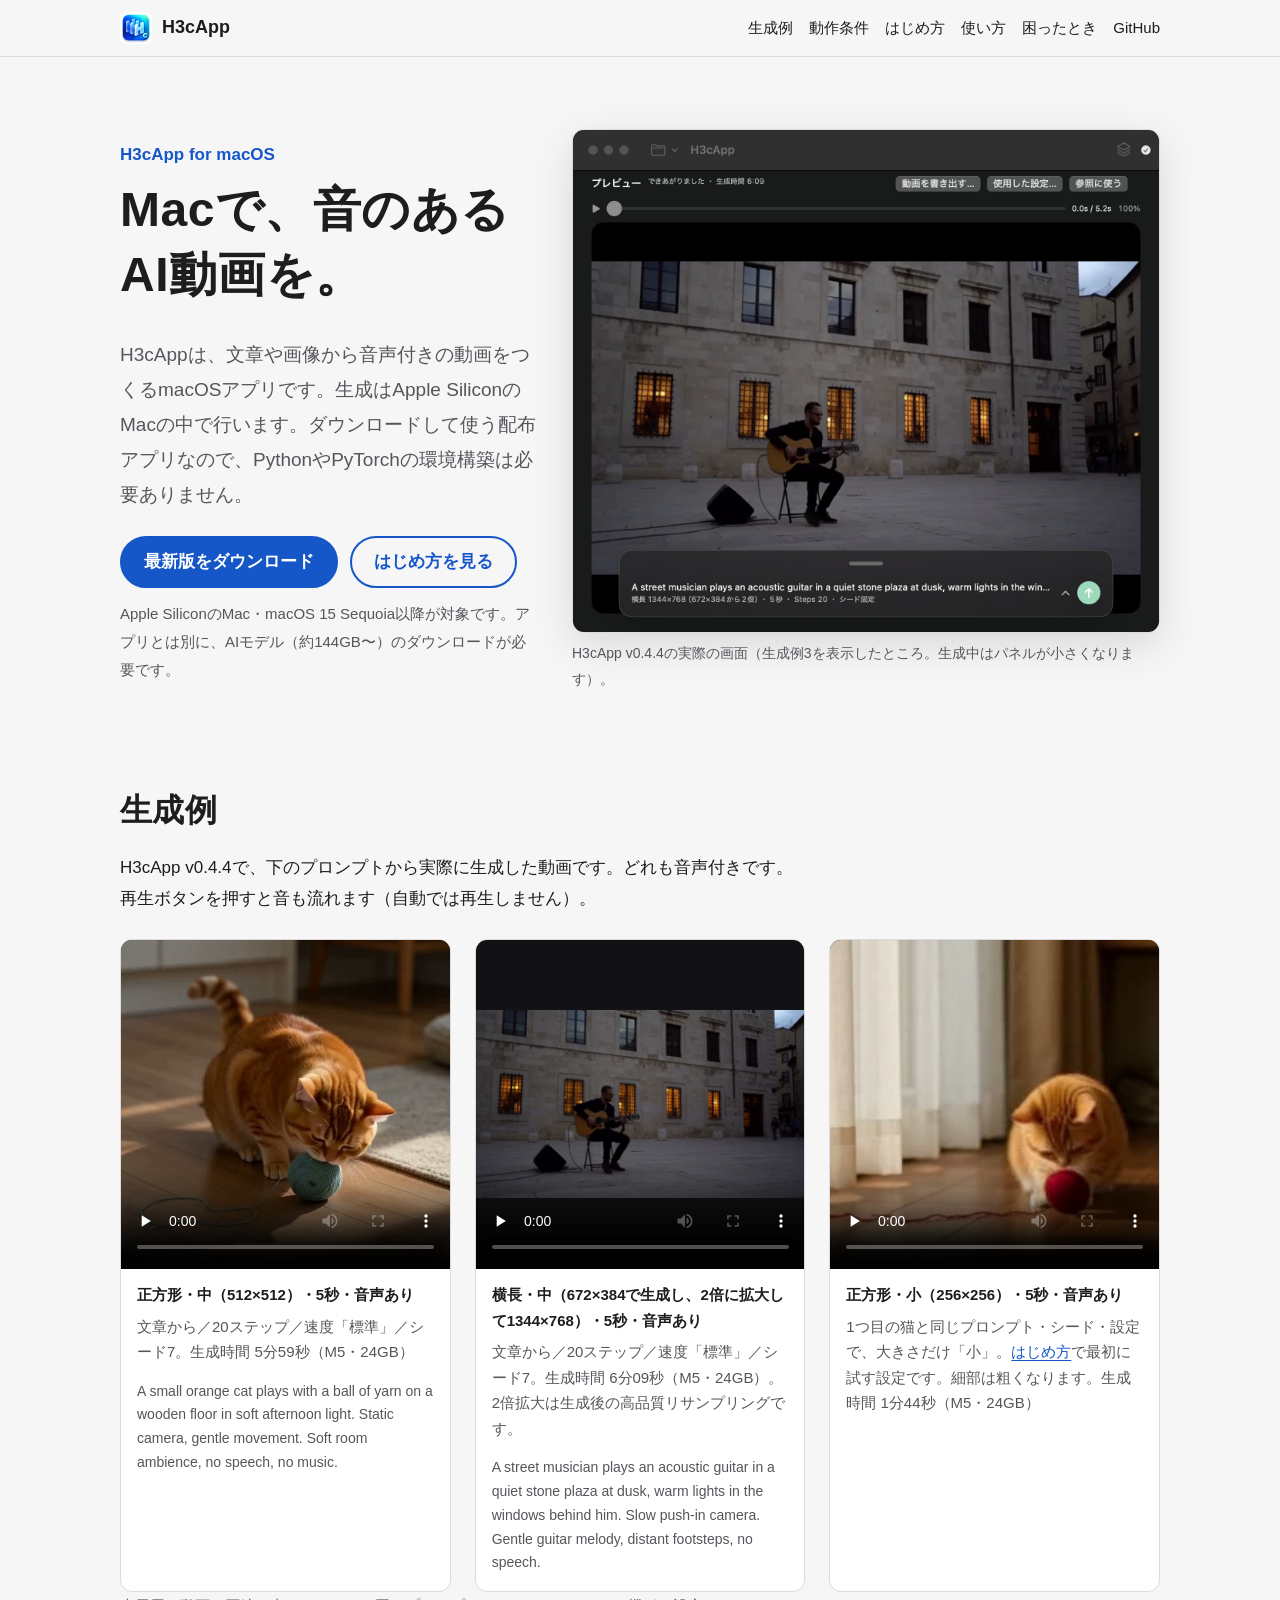
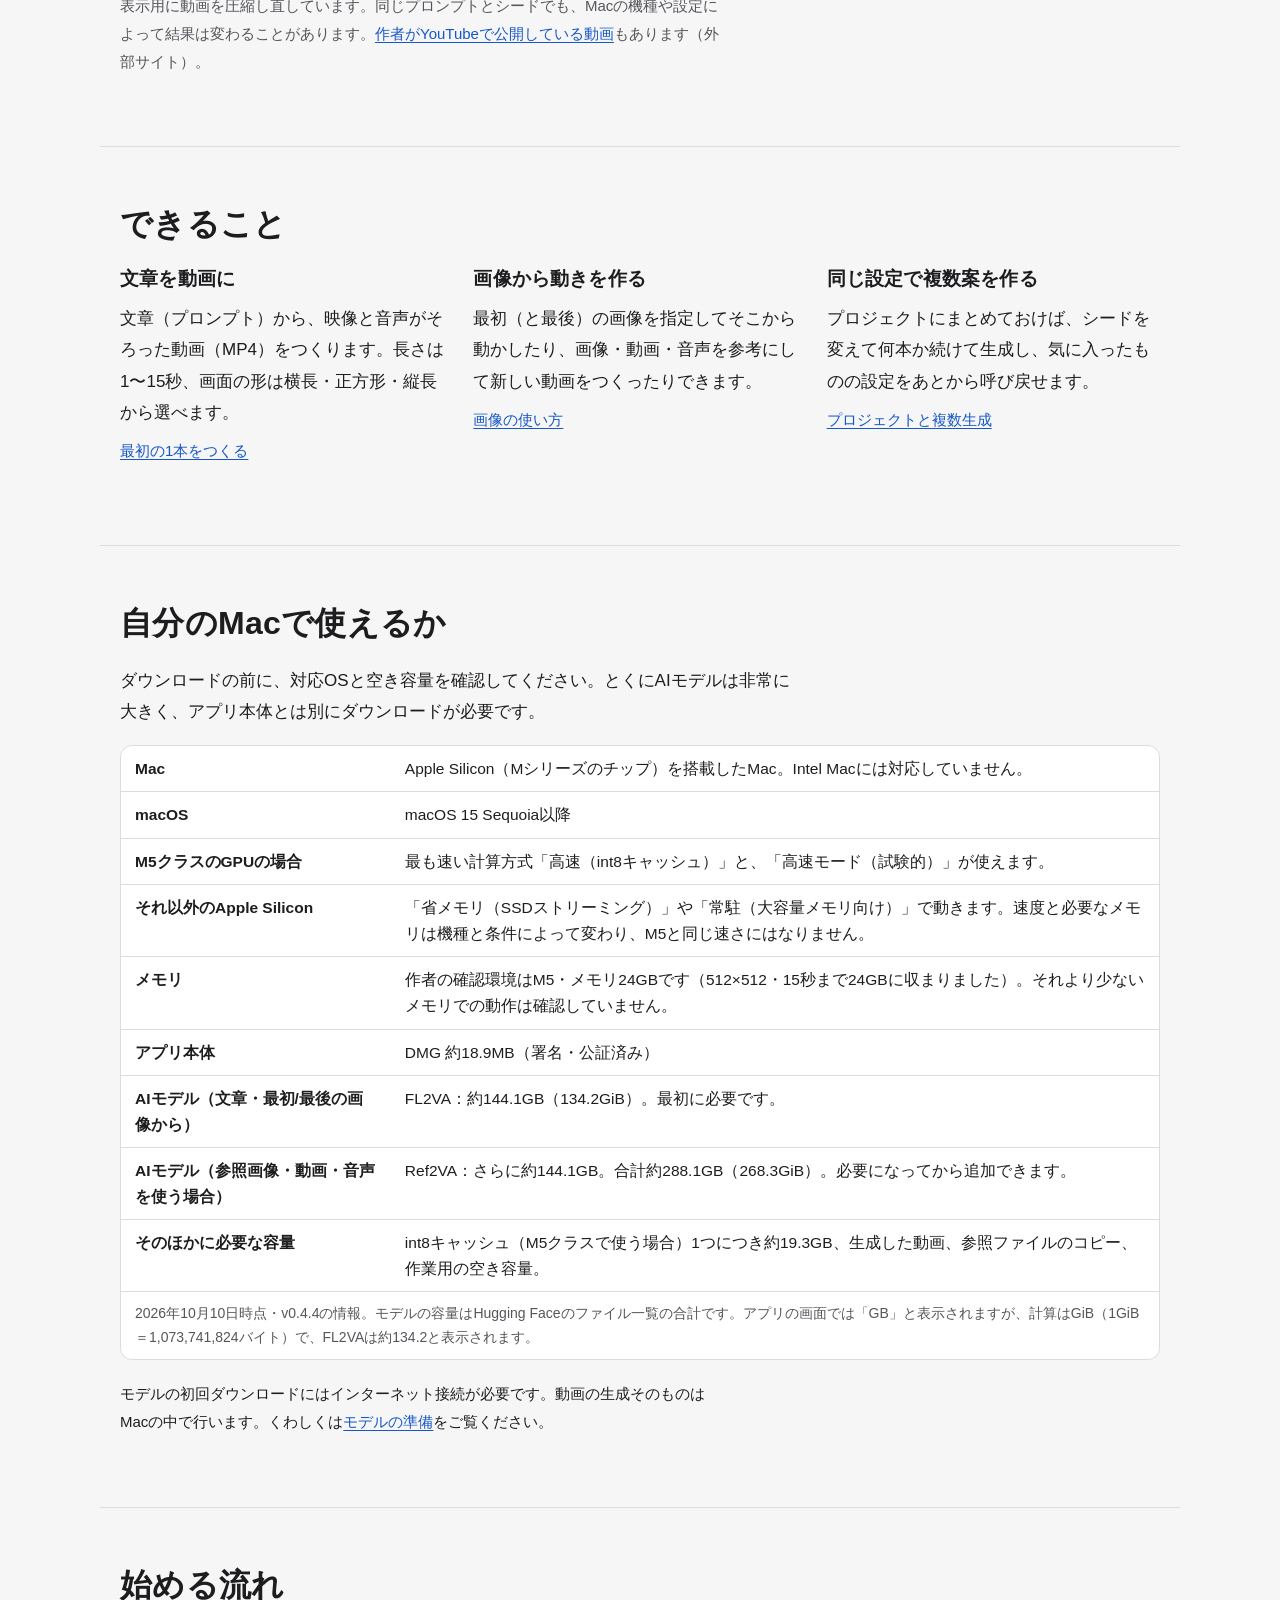
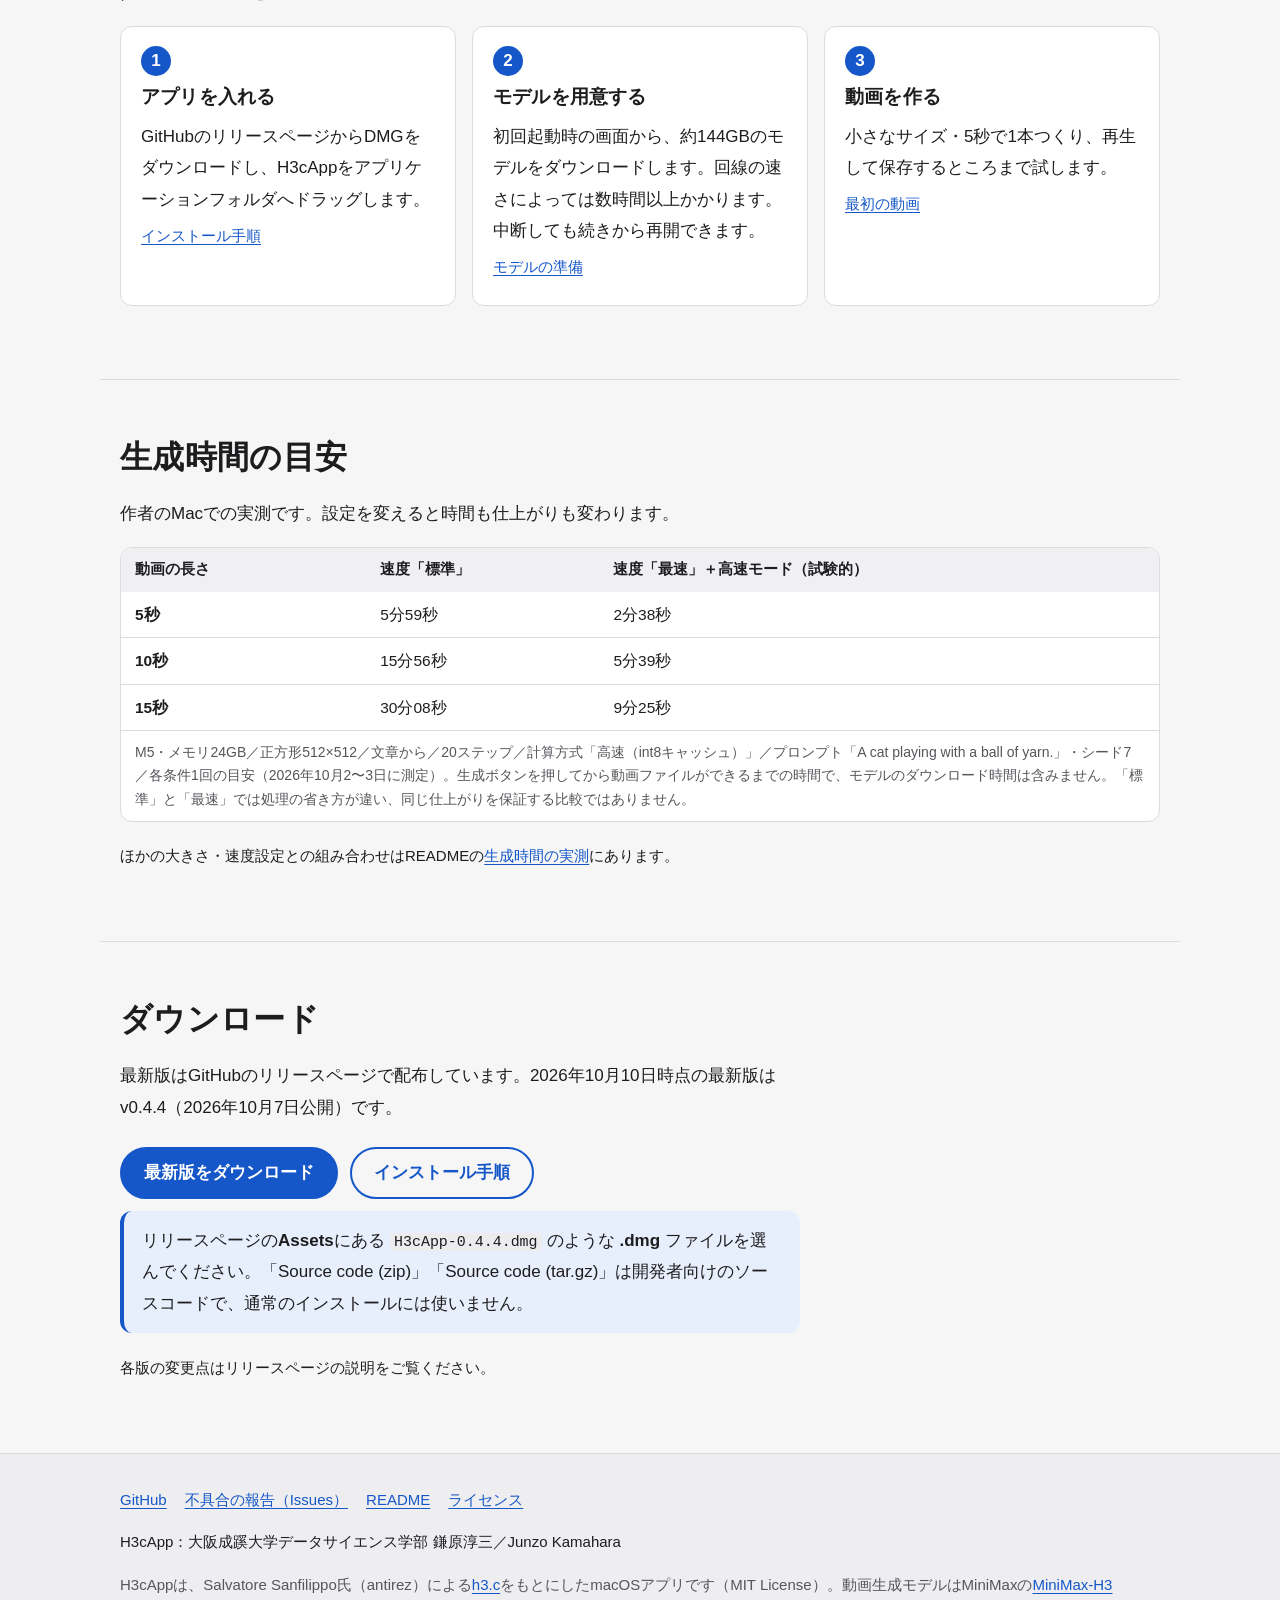
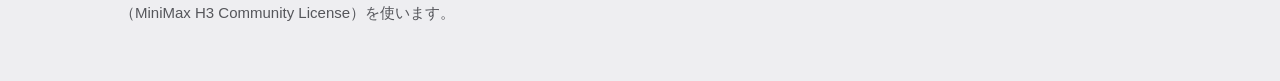
==== docs/index.html @ cd472415 "Site: Japanese GitHub Pages guide for H3cApp v0.4.4 docs/ holds a static site (index, getting-starte" ====
<!doctype html>
<html lang="ja">
<head>
  <meta charset="utf-8">
  <meta name="viewport" content="width=device-width, initial-scale=1">
  <title>H3cApp — Macで、音のあるAI動画を。</title>
  <meta name="description" content="H3cAppは、Apple SiliconのMac上で文章や画像から音声付きの動画をつくるmacOSアプリです。ダウンロード、インストール、モデルの準備、最初の動画づくりまでを案内します。">
  <link rel="canonical" href="https://junzokamahara.github.io/h3c-app/">
  <meta property="og:type" content="website">
  <meta property="og:locale" content="ja_JP">
  <meta property="og:site_name" content="H3cApp">
  <meta property="og:title" content="H3cApp — Macで、音のあるAI動画を。">
  <meta property="og:description" content="Apple SiliconのMac上で、文章や画像から音声付きの動画をつくるmacOSアプリ。配布アプリなので、PythonやPyTorchの環境構築は不要です。">
  <meta property="og:url" content="https://junzokamahara.github.io/h3c-app/">
  <meta property="og:image" content="https://junzokamahara.github.io/h3c-app/assets/images/og-image.jpg">
  <meta property="og:image:width" content="1200">
  <meta property="og:image:height" content="630">
  <meta name="twitter:card" content="summary_large_image">
  <link rel="icon" type="image/png" sizes="32x32" href="assets/images/favicon-32.png">
  <link rel="icon" type="image/png" sizes="64x64" href="assets/images/favicon-64.png">
  <link rel="apple-touch-icon" href="assets/images/apple-touch-icon.png">
  <link rel="stylesheet" href="assets/css/style.css">
</head>
<body>
  <a class="skip-link" href="#main">本文へ移動</a>
  <header class="site-header">
    <div class="header-inner">
      <a class="brand" href="./"><img src="assets/images/favicon-64.png" alt="" width="32" height="32">H3cApp</a>
      <nav class="site-nav" aria-label="サイト内">
        <ul>
          <li><a href="#examples">生成例</a></li>
          <li><a href="#requirements">動作条件</a></li>
          <li><a href="getting-started.html">はじめ方</a></li>
          <li><a href="guide.html">使い方</a></li>
          <li><a href="faq.html">困ったとき</a></li>
          <li><a href="https://github.com/JunzoKamahara/h3c-app">GitHub</a></li>
        </ul>
      </nav>
    </div>
  </header>

  <main id="main">
    <section class="hero" aria-labelledby="hero-title">
      <div class="hero-copy">
        <p class="eyebrow">H3cApp for macOS</p>
        <h1 id="hero-title">Macで、音のあるAI動画を。</h1>
        <p class="lead">H3cAppは、文章や画像から音声付きの動画をつくるmacOSアプリです。生成はApple SiliconのMacの中で行います。ダウンロードして使う配布アプリなので、PythonやPyTorchの環境構築は必要ありません。</p>
        <div class="cta-row">
          <a class="button button-primary" href="https://github.com/JunzoKamahara/h3c-app/releases/latest">最新版をダウンロード</a>
          <a class="button button-secondary" href="getting-started.html">はじめ方を見る</a>
        </div>
        <p class="cta-note">Apple SiliconのMac・macOS 15 Sequoia以降が対象です。アプリとは別に、AIモデル（約144GB〜）のダウンロードが必要です。</p>
      </div>
      <figure class="hero-shot">
        <img src="assets/images/app-window.jpg" width="1520" height="1304" alt="H3cAppのウィンドウ。プレビューに生成した横長の動画（夕暮れの石畳の広場でギターを弾く人）が表示され、上に「動画を書き出す…」「使用した設定…」「参照に使う」のボタン、下に折りたたんだパネルとプロンプトの要約、上向き矢印の生成ボタンがある。">
        <figcaption>H3cApp v0.4.4の実際の画面（生成例3を表示したところ。生成中はパネルが小さくなります）。</figcaption>
      </figure>
    </section>

    <section class="section" id="examples" aria-labelledby="examples-title">
      <h2 id="examples-title">生成例</h2>
      <p>H3cApp v0.4.4で、下のプロンプトから実際に生成した動画です。どれも音声付きです。再生ボタンを押すと音も流れます（自動では再生しません）。</p>
      <div class="examples">
        <figure class="example">
          <div class="media">
            <video controls playsinline preload="none" width="512" height="512" poster="assets/video/ex2-poster.jpg" aria-label="生成例2：木の床で毛糸玉と遊ぶ猫（512×512）">
              <source src="assets/video/ex2.mp4" type="video/mp4">
              <a href="assets/video/ex2.mp4">動画ファイルを開く</a>
            </video>
          </div>
          <figcaption>
            <p class="spec">正方形・中（512×512）・5秒・音声あり</p>
            <p class="small muted">文章から／20ステップ／速度「標準」／シード7。生成時間 5分59秒（M5・24GB）</p>
            <p class="prompt">A small orange cat plays with a ball of yarn on a wooden floor in soft afternoon light. Static camera, gentle movement. Soft room ambience, no speech, no music.</p>
          </figcaption>
        </figure>
        <figure class="example">
          <div class="media">
            <video controls playsinline preload="none" width="1344" height="768" poster="assets/video/ex3-poster.jpg" aria-label="生成例3：夕暮れの石畳の広場でギターを弾く人（横長・2倍拡大）">
              <source src="assets/video/ex3.mp4" type="video/mp4">
              <a href="assets/video/ex3.mp4">動画ファイルを開く</a>
            </video>
          </div>
          <figcaption>
            <p class="spec">横長・中（672×384で生成し、2倍に拡大して1344×768）・5秒・音声あり</p>
            <p class="small muted">文章から／20ステップ／速度「標準」／シード7。生成時間 6分09秒（M5・24GB）。2倍拡大は生成後の高品質リサンプリングです。</p>
            <p class="prompt">A street musician plays an acoustic guitar in a quiet stone plaza at dusk, warm lights in the windows behind him. Slow push-in camera. Gentle guitar melody, distant footsteps, no speech.</p>
          </figcaption>
        </figure>
        <figure class="example">
          <div class="media">
            <video controls playsinline preload="none" width="256" height="256" poster="assets/video/ex1-poster.jpg" aria-label="生成例1：例2と同じプロンプトを正方形・小（256×256）で生成した動画">
              <source src="assets/video/ex1.mp4" type="video/mp4">
              <a href="assets/video/ex1.mp4">動画ファイルを開く</a>
            </video>
          </div>
          <figcaption>
            <p class="spec">正方形・小（256×256）・5秒・音声あり</p>
            <p class="small muted">1つ目の猫と同じプロンプト・シード・設定で、大きさだけ「小」。<a href="getting-started.html#first-video">はじめ方</a>で最初に試す設定です。細部は粗くなります。生成時間 1分44秒（M5・24GB）</p>
          </figcaption>
        </figure>
      </div>
      <p class="small muted">表示用に動画を圧縮し直しています。同じプロンプトとシードでも、Macの機種や設定によって結果は変わることがあります。<a href="https://youtu.be/PZrm470rGo0">作者がYouTubeで公開している動画</a>もあります（外部サイト）。</p>
    </section>

    <section class="section" id="features" aria-labelledby="features-title">
      <h2 id="features-title">できること</h2>
      <ul class="features">
        <li>
          <h3>文章を動画に</h3>
          <p>文章（プロンプト）から、映像と音声がそろった動画（MP4）をつくります。長さは1〜15秒、画面の形は横長・正方形・縦長から選べます。</p>
          <p class="small"><a href="getting-started.html#first-video">最初の1本をつくる</a></p>
        </li>
        <li>
          <h3>画像から動きを作る</h3>
          <p>最初（と最後）の画像を指定してそこから動かしたり、画像・動画・音声を参考にして新しい動画をつくったりできます。</p>
          <p class="small"><a href="guide.html#images">画像の使い方</a></p>
        </li>
        <li>
          <h3>同じ設定で複数案を作る</h3>
          <p>プロジェクトにまとめておけば、シードを変えて何本か続けて生成し、気に入ったものの設定をあとから呼び戻せます。</p>
          <p class="small"><a href="guide.html#projects">プロジェクトと複数生成</a></p>
        </li>
      </ul>
    </section>

    <section class="section" id="requirements" aria-labelledby="req-title">
      <h2 id="req-title">自分のMacで使えるか</h2>
      <p>ダウンロードの前に、対応OSと空き容量を確認してください。とくにAIモデルは非常に大きく、アプリ本体とは別にダウンロードが必要です。</p>
      <div class="table-wrap">
        <table>
          <tbody>
            <tr>
              <th scope="row">Mac</th>
              <td>Apple Silicon（Mシリーズのチップ）を搭載したMac。Intel Macには対応していません。</td>
            </tr>
            <tr>
              <th scope="row">macOS</th>
              <td>macOS 15 Sequoia以降</td>
            </tr>
            <tr>
              <th scope="row">M5クラスのGPUの場合</th>
              <td>最も速い計算方式「高速（int8キャッシュ）」と、「高速モード（試験的）」が使えます。</td>
            </tr>
            <tr>
              <th scope="row">それ以外のApple Silicon</th>
              <td>「省メモリ（SSDストリーミング）」や「常駐（大容量メモリ向け）」で動きます。速度と必要なメモリは機種と条件によって変わり、M5と同じ速さにはなりません。</td>
            </tr>
            <tr>
              <th scope="row">メモリ</th>
              <td>作者の確認環境はM5・メモリ24GBです（512×512・15秒まで24GBに収まりました）。それより少ないメモリでの動作は確認していません。</td>
            </tr>
            <tr>
              <th scope="row">アプリ本体</th>
              <td>DMG 約18.9MB（署名・公証済み）</td>
            </tr>
            <tr>
              <th scope="row">AIモデル（文章・最初/最後の画像から）</th>
              <td>FL2VA：約144.1GB（134.2GiB）。最初に必要です。</td>
            </tr>
            <tr>
              <th scope="row">AIモデル（参照画像・動画・音声を使う場合）</th>
              <td>Ref2VA：さらに約144.1GB。合計約288.1GB（268.3GiB）。必要になってから追加できます。</td>
            </tr>
            <tr>
              <th scope="row">そのほかに必要な容量</th>
              <td>int8キャッシュ（M5クラスで使う場合）1つにつき約19.3GB、生成した動画、参照ファイルのコピー、作業用の空き容量。</td>
            </tr>
          </tbody>
          <caption>2026年10月10日時点・v0.4.4の情報。モデルの容量はHugging Faceのファイル一覧の合計です。アプリの画面では「GB」と表示されますが、計算はGiB（1GiB＝1,073,741,824バイト）で、FL2VAは約134.2と表示されます。</caption>
        </table>
      </div>
      <p class="small">モデルの初回ダウンロードにはインターネット接続が必要です。動画の生成そのものはMacの中で行います。くわしくは<a href="getting-started.html#models">モデルの準備</a>をご覧ください。</p>
    </section>

    <section class="section" id="flow" aria-labelledby="flow-title">
      <h2 id="flow-title">始める流れ</h2>
      <ol class="flow">
        <li>
          <h3>アプリを入れる</h3>
          <p>GitHubのリリースページからDMGをダウンロードし、H3cAppをアプリケーションフォルダへドラッグします。</p>
          <p class="small"><a href="getting-started.html#install">インストール手順</a></p>
        </li>
        <li>
          <h3>モデルを用意する</h3>
          <p>初回起動時の画面から、約144GBのモデルをダウンロードします。回線の速さによっては数時間以上かかります。中断しても続きから再開できます。</p>
          <p class="small"><a href="getting-started.html#models">モデルの準備</a></p>
        </li>
        <li>
          <h3>動画を作る</h3>
          <p>小さなサイズ・5秒で1本つくり、再生して保存するところまで試します。</p>
          <p class="small"><a href="getting-started.html#first-video">最初の動画</a></p>
        </li>
      </ol>
    </section>

    <section class="section" id="performance" aria-labelledby="perf-title">
      <h2 id="perf-title">生成時間の目安</h2>
      <p>作者のMacでの実測です。設定を変えると時間も仕上がりも変わります。</p>
      <div class="table-wrap">
        <table>
          <thead>
            <tr>
              <th scope="col">動画の長さ</th>
              <th scope="col">速度「標準」</th>
              <th scope="col">速度「最速」＋高速モード（試験的）</th>
            </tr>
          </thead>
          <tbody>
            <tr><th scope="row">5秒</th><td class="num">5分59秒</td><td class="num">2分38秒</td></tr>
            <tr><th scope="row">10秒</th><td class="num">15分56秒</td><td class="num">5分39秒</td></tr>
            <tr><th scope="row">15秒</th><td class="num">30分08秒</td><td class="num">9分25秒</td></tr>
          </tbody>
          <caption>M5・メモリ24GB／正方形512×512／文章から／20ステップ／計算方式「高速（int8キャッシュ）」／プロンプト「A cat playing with a ball of yarn.」・シード7／各条件1回の目安（2026年10月2〜3日に測定）。生成ボタンを押してから動画ファイルができるまでの時間で、モデルのダウンロード時間は含みません。「標準」と「最速」では処理の省き方が違い、同じ仕上がりを保証する比較ではありません。</caption>
        </table>
      </div>
      <p class="small">ほかの大きさ・速度設定との組み合わせはREADMEの<a href="https://github.com/JunzoKamahara/h3c-app/blob/main/README.ja.md#生成時間の実測">生成時間の実測</a>にあります。</p>
    </section>

    <section class="section" id="download" aria-labelledby="dl-title">
      <h2 id="dl-title">ダウンロード</h2>
      <p>最新版はGitHubのリリースページで配布しています。2026年10月10日時点の最新版はv0.4.4（2026年10月7日公開）です。</p>
      <div class="cta-row">
        <a class="button button-primary" href="https://github.com/JunzoKamahara/h3c-app/releases/latest">最新版をダウンロード</a>
        <a class="button button-secondary" href="getting-started.html#install">インストール手順</a>
      </div>
      <div class="note">
        <p>リリースページの<strong>Assets</strong>にある <code>H3cApp-0.4.4.dmg</code> のような <strong>.dmg</strong> ファイルを選んでください。「Source code (zip)」「Source code (tar.gz)」は開発者向けのソースコードで、通常のインストールには使いません。</p>
      </div>
      <p class="small">各版の変更点はリリースページの説明をご覧ください。</p>
    </section>
  </main>

  <footer class="site-footer">
    <div class="footer-inner">
      <ul class="footer-links">
        <li><a href="https://github.com/JunzoKamahara/h3c-app">GitHub</a></li>
        <li><a href="https://github.com/JunzoKamahara/h3c-app/issues">不具合の報告（Issues）</a></li>
        <li><a href="https://github.com/JunzoKamahara/h3c-app/blob/main/README.ja.md">README</a></li>
        <li><a href="faq.html#license">ライセンス</a></li>
      </ul>
      <p>H3cApp：大阪成蹊大学データサイエンス学部 鎌原淳三／Junzo Kamahara</p>
      <p class="small muted">H3cAppは、Salvatore Sanfilippo氏（antirez）による<a href="https://github.com/antirez/h3.c">h3.c</a>をもとにしたmacOSアプリです（MIT License）。動画生成モデルはMiniMaxの<a href="https://huggingface.co/MiniMaxAI/MiniMax-H3">MiniMax-H3</a>（MiniMax H3 Community License）を使います。</p>
    </div>
  </footer>
  <script src="assets/js/main.js" defer></script>
</body>
</html>
---- docs/assets/css/style.css ----
/* H3cApp site - plain CSS, no build step. Paths in the HTML are relative so
   the site works under the /h3c-app/ project path and from a local folder. */

:root {
  --bg: #f6f6f7;
  --surface: #ffffff;
  --text: #1d1d1f;
  --text-muted: #55565b;
  --border: #dcdce0;
  --accent: #1557c8;
  --accent-hover: #0f469f;
  --accent-soft: #e8effc;
  --stage: #121214;
  --stage-text: #e9e9ec;
  --warn-bg: #fff6e5;
  --warn-border: #e5b65c;
  --radius: 12px;
  --max: 1080px;
  --prose: 40em;
  --font: -apple-system, BlinkMacSystemFont, "Hiragino Sans", "Hiragino Kaku Gothic ProN",
    "Noto Sans JP", "Yu Gothic", "Segoe UI", sans-serif;
  --mono: ui-monospace, SFMono-Regular, Menlo, Consolas, monospace;
}

*,
*::before,
*::after {
  box-sizing: border-box;
}

html {
  -webkit-text-size-adjust: 100%;
  scroll-padding-top: 76px;
}

body {
  margin: 0;
  background: var(--bg);
  color: var(--text);
  font-family: var(--font);
  font-size: 17px;
  line-height: 1.85;
  overflow-wrap: anywhere;
}

img,
video {
  max-width: 100%;
  height: auto;
  display: block;
}

a {
  color: var(--accent);
  text-underline-offset: 0.2em;
}

a:hover {
  color: var(--accent-hover);
}

:focus-visible {
  outline: 3px solid var(--accent);
  outline-offset: 2px;
  border-radius: 4px;
}

.skip-link {
  position: absolute;
  left: -9999px;
  top: 0;
  background: var(--surface);
  padding: 8px 12px;
  z-index: 100;
}

.skip-link:focus {
  left: 8px;
  top: 8px;
}

/* ---------- Header ---------- */

.site-header {
  position: sticky;
  top: 0;
  z-index: 10;
  background: rgba(246, 246, 247, 0.94);
  border-bottom: 1px solid var(--border);
  backdrop-filter: saturate(160%) blur(10px);
  -webkit-backdrop-filter: saturate(160%) blur(10px);
}

.header-inner {
  max-width: var(--max);
  margin: 0 auto;
  padding: 10px 20px;
  display: flex;
  flex-wrap: wrap;
  align-items: center;
  gap: 6px 20px;
}

.brand {
  display: flex;
  align-items: center;
  gap: 10px;
  font-weight: 700;
  font-size: 18px;
  color: var(--text);
  text-decoration: none;
  margin-right: auto;
}

.brand img {
  width: 32px;
  height: 32px;
}

.site-nav ul {
  list-style: none;
  margin: 0;
  padding: 0;
  display: flex;
  flex-wrap: wrap;
  gap: 2px 16px;
  font-size: 15px;
}

.site-nav li {
  margin: 0;
}

.site-nav a {
  color: var(--text);
  text-decoration: none;
  padding: 4px 0;
  display: inline-block;
}

.site-nav a:hover,
.site-nav a[aria-current="page"] {
  color: var(--accent);
}

.site-nav a[aria-current="page"] {
  font-weight: 700;
}

/* ---------- Layout ---------- */

main {
  display: block;
}

.section {
  max-width: var(--max);
  margin: 0 auto;
  padding: 56px 20px;
}

.section + .section {
  border-top: 1px solid var(--border);
}

.section-narrow {
  max-width: calc(var(--prose) + 40px);
}

h1,
h2,
h3,
h4 {
  line-height: 1.35;
  letter-spacing: 0.01em;
  margin: 0 0 0.6em;
}

h1 {
  font-size: clamp(30px, 5vw, 48px);
}

h2 {
  font-size: clamp(24px, 3.4vw, 32px);
}

h3 {
  font-size: 21px;
  margin-top: 1.6em;
}

h4 {
  font-size: 18px;
  margin-top: 1.4em;
}

p,
ul,
ol,
dl {
  margin: 0 0 1em;
  max-width: var(--prose);
}

li + li {
  margin-top: 0.3em;
}

.lead {
  font-size: 19px;
  color: var(--text-muted);
}

.muted {
  color: var(--text-muted);
}

.small {
  font-size: 15px;
}

/* UI labels as shown in the app: distinct from headings and prose. */
.ui {
  font-weight: 700;
  background: var(--accent-soft);
  border-radius: 4px;
  padding: 0 0.3em;
  -webkit-box-decoration-break: clone;
  box-decoration-break: clone;
}

kbd {
  font-family: var(--font);
  font-size: 0.9em;
  border: 1px solid var(--border);
  border-bottom-width: 2px;
  border-radius: 5px;
  padding: 0 0.35em;
  background: var(--surface);
}

code {
  font-family: var(--mono);
  font-size: 0.88em;
  background: #ececef;
  border-radius: 4px;
  padding: 0.05em 0.3em;
}

/* ---------- Buttons ---------- */

.cta-row {
  display: flex;
  flex-wrap: wrap;
  gap: 12px;
  margin: 24px 0 12px;
}

.button {
  display: inline-block;
  padding: 12px 22px;
  border-radius: 999px;
  font-weight: 700;
  text-decoration: none;
  border: 2px solid var(--accent);
  line-height: 1.4;
}

.button-primary {
  background: var(--accent);
  color: #fff;
}

.button-primary:hover {
  background: var(--accent-hover);
  border-color: var(--accent-hover);
  color: #fff;
}

.button-secondary {
  background: transparent;
  color: var(--accent);
}

.button-secondary:hover {
  background: var(--accent-soft);
}

/* ---------- Hero ---------- */

.hero {
  max-width: var(--max);
  margin: 0 auto;
  padding: 56px 20px 40px;
  display: grid;
  grid-template-columns: 1fr;
  gap: 32px;
}

.hero-copy .eyebrow {
  font-weight: 700;
  color: var(--accent);
  margin-bottom: 8px;
}

.cta-note {
  font-size: 15px;
  color: var(--text-muted);
  margin: 0;
}

.hero-shot {
  margin: 0;
}

.hero-shot img {
  border-radius: var(--radius);
  border: 1px solid var(--border);
  box-shadow: 0 12px 40px rgba(0, 0, 0, 0.12);
  width: 100%;
}

.hero-shot figcaption {
  font-size: 14px;
  color: var(--text-muted);
  margin-top: 8px;
}

@media (min-width: 960px) {
  .hero {
    grid-template-columns: 5fr 7fr;
    align-items: center;
    padding-top: 72px;
  }
}

/* ---------- Examples (dark stage only around media) ---------- */

.examples {
  display: grid;
  grid-template-columns: 1fr;
  gap: 24px;
  margin-top: 24px;
}

@media (min-width: 760px) {
  .examples {
    grid-template-columns: repeat(3, 1fr);
  }
}

.example {
  margin: 0;
  background: var(--surface);
  border: 1px solid var(--border);
  border-radius: var(--radius);
  overflow: hidden;
  display: flex;
  flex-direction: column;
}

.example .media {
  background: var(--stage);
  display: flex;
  align-items: center;
  justify-content: center;
  aspect-ratio: 1 / 1;
}

@media (max-width: 759px) {
  .example .media {
    aspect-ratio: auto;
  }
}

.example video {
  width: 100%;
  height: 100%;
  object-fit: contain;
  background: var(--stage);
}

.example figcaption {
  padding: 14px 16px 16px;
  font-size: 15px;
  line-height: 1.7;
}

.example .spec {
  font-weight: 700;
  margin: 0 0 6px;
}

.example .prompt {
  color: var(--text-muted);
  margin: 6px 0 0;
  font-size: 14px;
}

/* ---------- Feature list ---------- */

.features {
  display: grid;
  grid-template-columns: 1fr;
  gap: 20px;
  list-style: none;
  padding: 0;
  max-width: none;
}

@media (min-width: 760px) {
  .features {
    grid-template-columns: repeat(3, 1fr);
  }
}

.features li {
  margin: 0;
}

.features h3 {
  margin-top: 0;
  font-size: 19px;
}

.features p {
  margin: 0 0 0.5em;
}

/* ---------- Tables ---------- */

.table-wrap {
  overflow-x: auto;
  margin: 0 0 1.2em;
  border: 1px solid var(--border);
  border-radius: var(--radius);
  background: var(--surface);
}

table {
  border-collapse: collapse;
  width: 100%;
  font-size: 15.5px;
  line-height: 1.65;
}

th,
td {
  text-align: left;
  vertical-align: top;
  padding: 10px 14px;
  border-bottom: 1px solid var(--border);
}

tr:last-child th,
tr:last-child td {
  border-bottom: 0;
}

thead th {
  background: #f0f0f3;
  font-size: 14.5px;
  white-space: nowrap;
}

tbody th {
  font-weight: 700;
  min-width: 8em;
}

caption {
  caption-side: bottom;
  text-align: left;
  font-size: 14px;
  color: var(--text-muted);
  padding: 10px 14px;
  border-top: 1px solid var(--border);
}

.num {
  font-variant-numeric: tabular-nums;
  white-space: nowrap;
}

/* ---------- Steps ---------- */

.flow {
  display: grid;
  grid-template-columns: 1fr;
  gap: 16px;
  list-style: none;
  padding: 0;
  counter-reset: flow;
  max-width: none;
}

@media (min-width: 760px) {
  .flow {
    grid-template-columns: repeat(3, 1fr);
  }
}

.flow > li {
  counter-increment: flow;
  background: var(--surface);
  border: 1px solid var(--border);
  border-radius: var(--radius);
  padding: 18px 20px;
  margin: 0;
}

.flow > li::before {
  content: counter(flow);
  display: inline-flex;
  align-items: center;
  justify-content: center;
  width: 30px;
  height: 30px;
  border-radius: 50%;
  background: var(--accent);
  color: #fff;
  font-weight: 700;
  margin-bottom: 8px;
}

.flow h3 {
  margin-top: 0;
  font-size: 19px;
}

.flow p {
  margin-bottom: 0.4em;
}

.steps {
  padding-left: 1.4em;
}

.steps > li {
  margin-bottom: 0.9em;
  padding-left: 0.2em;
}

.steps > li::marker {
  font-weight: 700;
  color: var(--accent);
}

/* ---------- Callouts ---------- */

.note,
.warn {
  border-radius: var(--radius);
  padding: 14px 18px;
  margin: 0 0 1.2em;
  max-width: var(--prose);
}

.note {
  background: var(--accent-soft);
  border-left: 4px solid var(--accent);
}

.warn {
  background: var(--warn-bg);
  border-left: 4px solid var(--warn-border);
}

.note p:last-child,
.warn p:last-child,
.note ul:last-child,
.warn ul:last-child {
  margin-bottom: 0;
}

.checkpoint {
  background: var(--surface);
  border: 2px solid var(--accent);
  border-radius: var(--radius);
  padding: 14px 18px;
  margin: 0 0 1.4em;
  max-width: var(--prose);
}

.checkpoint p {
  margin: 0;
}

/* ---------- Prompt copy block ---------- */

.copy-block {
  background: var(--surface);
  border: 1px solid var(--border);
  border-radius: var(--radius);
  padding: 14px 16px;
  margin: 0 0 1.2em;
  max-width: var(--prose);
}

.copy-block textarea {
  width: 100%;
  min-height: 9.5em;
  resize: vertical;
  font-family: var(--mono);
  font-size: 14.5px;
  line-height: 1.6;
  border: 1px solid var(--border);
  border-radius: 8px;
  padding: 10px;
  background: #fafafb;
  color: var(--text);
}

.copy-row {
  display: flex;
  align-items: center;
  gap: 12px;
  margin-top: 10px;
  flex-wrap: wrap;
}

.copy-button {
  font: inherit;
  font-size: 15px;
  font-weight: 700;
  padding: 8px 16px;
  border-radius: 999px;
  border: 2px solid var(--accent);
  background: var(--accent);
  color: #fff;
  cursor: pointer;
}

.copy-button:hover {
  background: var(--accent-hover);
  border-color: var(--accent-hover);
}

.copy-status {
  font-size: 14.5px;
  color: var(--text-muted);
}

.copy-status.ok {
  color: #1b7a3a;
}

.copy-status.error {
  color: #b3261e;
}

/* ---------- Figures in guides ---------- */

.shot {
  margin: 0 0 1.4em;
}

.shot img {
  border-radius: 10px;
  border: 1px solid var(--border);
}

.shot figcaption {
  font-size: 14px;
  color: var(--text-muted);
  margin-top: 6px;
}

/* ---------- Details (advanced topics) ---------- */

details {
  background: var(--surface);
  border: 1px solid var(--border);
  border-radius: var(--radius);
  padding: 4px 18px;
  margin: 0 0 12px;
  max-width: var(--prose);
}

details[open] {
  padding-bottom: 12px;
}

summary {
  cursor: pointer;
  font-weight: 700;
  padding: 10px 0;
}

/* ---------- Page header (guides) ---------- */

.page-head {
  max-width: var(--max);
  margin: 0 auto;
  padding: 48px 20px 8px;
}

.toc {
  background: var(--surface);
  border: 1px solid var(--border);
  border-radius: var(--radius);
  padding: 14px 18px;
  margin: 16px 0 0;
  max-width: var(--prose);
}

.toc p {
  margin: 0 0 4px;
  font-weight: 700;
}

.toc ol {
  margin: 0;
  padding-left: 1.3em;
}

/* ---------- Footer ---------- */

.site-footer {
  border-top: 1px solid var(--border);
  background: #eeeef1;
  font-size: 15px;
}

.footer-inner {
  max-width: var(--max);
  margin: 0 auto;
  padding: 32px 20px 40px;
}

.footer-inner p {
  max-width: none;
}

.footer-links {
  list-style: none;
  padding: 0;
  display: flex;
  flex-wrap: wrap;
  gap: 4px 18px;
  max-width: none;
}

.footer-links li {
  margin: 0;
}

/* ---------- Motion ---------- */

@media (prefers-reduced-motion: reduce) {
  html {
    scroll-behavior: auto;
  }
  *,
  *::before,
  *::after {
    transition: none !important;
    animation: none !important;
  }
}

@media (prefers-reduced-motion: no-preference) {
  html {
    scroll-behavior: smooth;
  }
}

/* ---------- Small screens ---------- */

@media (max-width: 520px) {
  body {
    font-size: 16.5px;
  }
  .site-header {
    position: static;
  }
  tbody th {
    min-width: 5.5em;
  }
  th,
  td {
    padding: 9px 10px;
  }
  html {
    scroll-padding-top: 8px;
  }
  .section {
    padding: 40px 16px;
  }
  .hero,
  .page-head,
  .header-inner,
  .footer-inner {
    padding-left: 16px;
    padding-right: 16px;
  }
  .site-nav ul {
    gap: 2px 12px;
    font-size: 14.5px;
  }
  .button {
    width: 100%;
    text-align: center;
  }
}
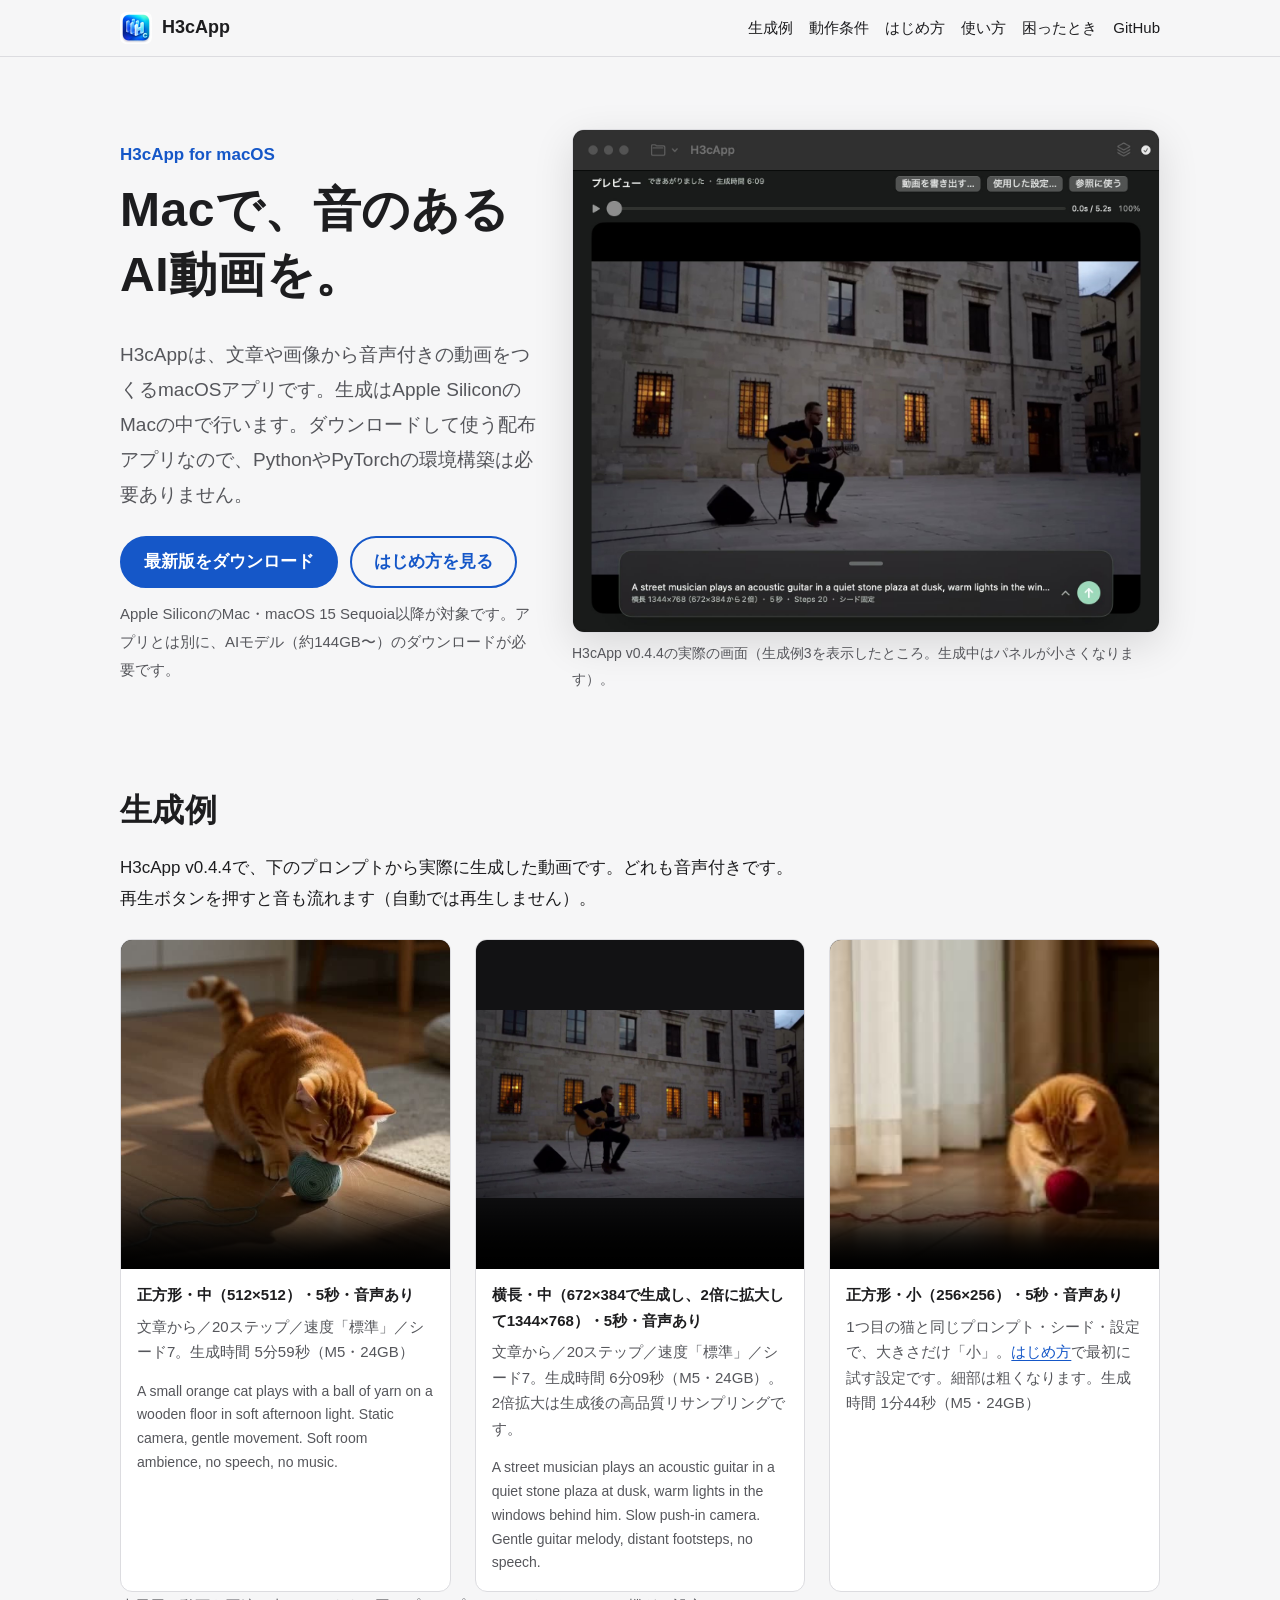
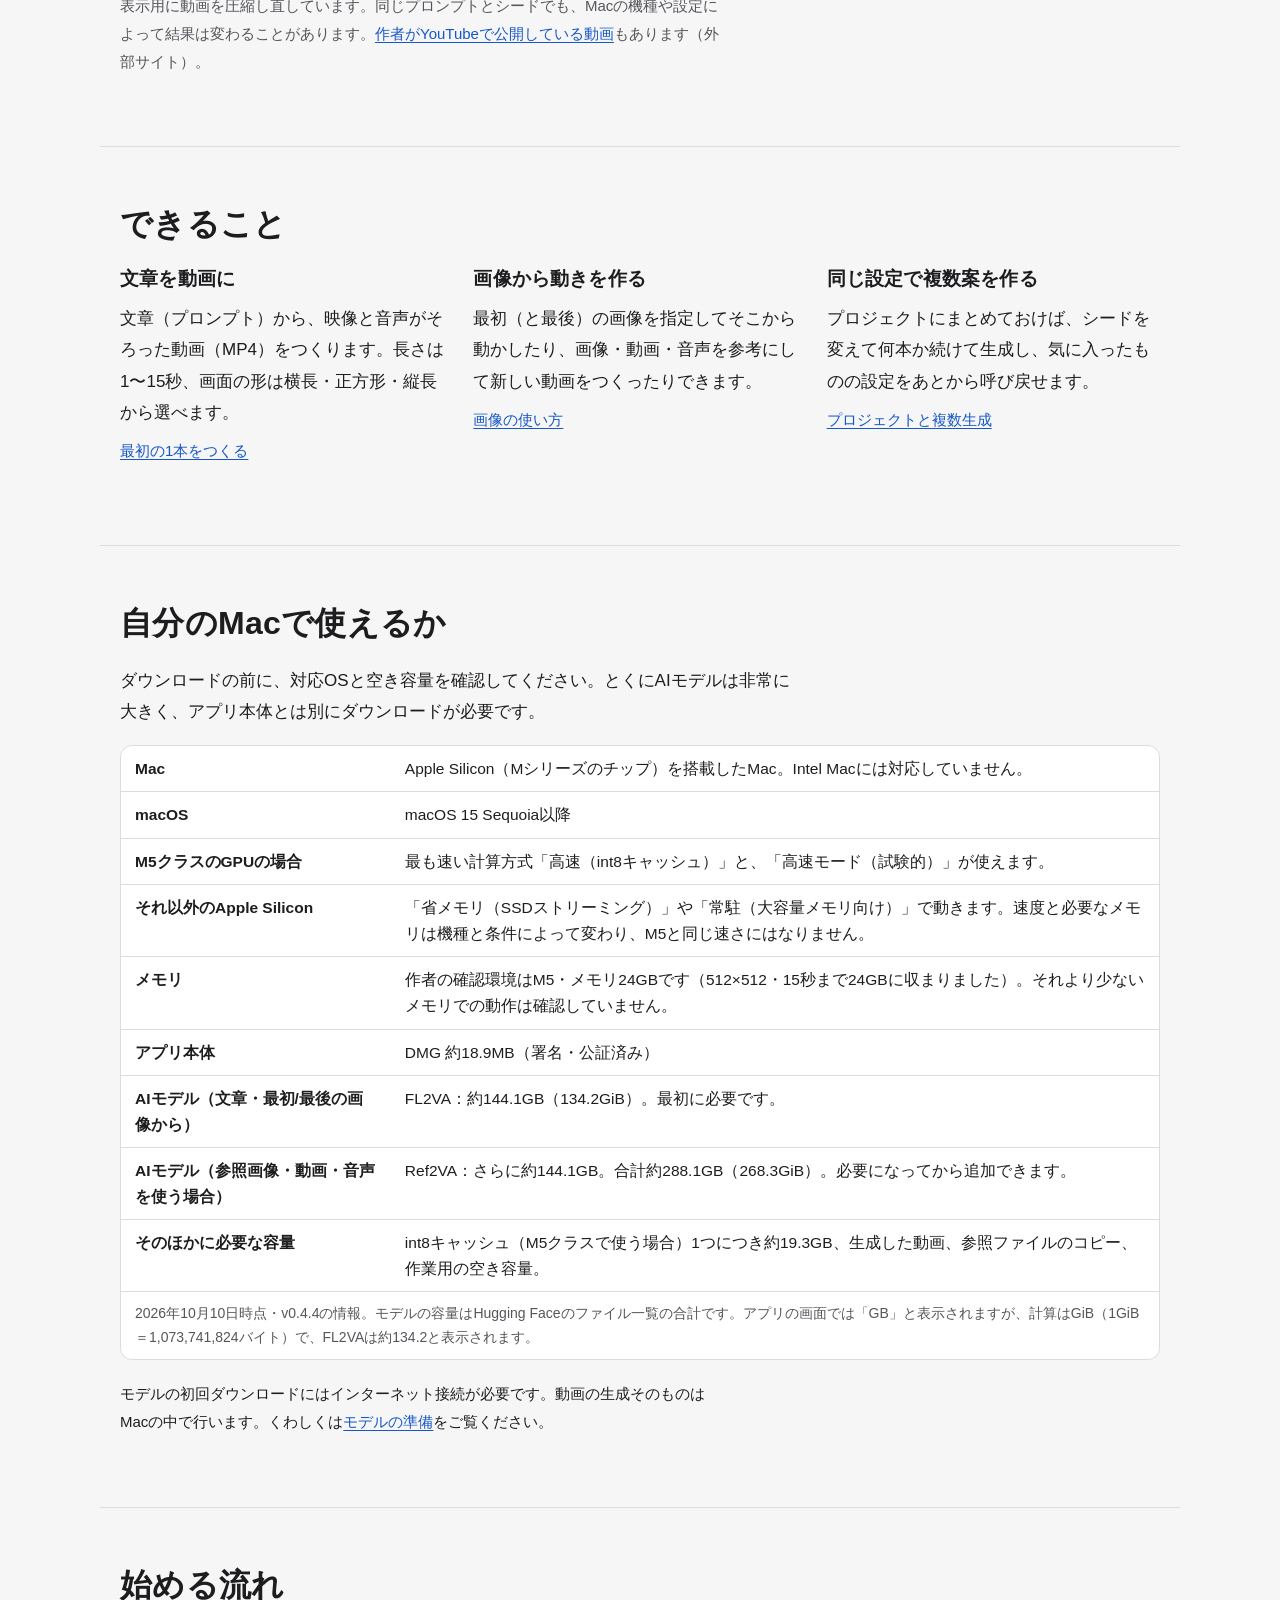
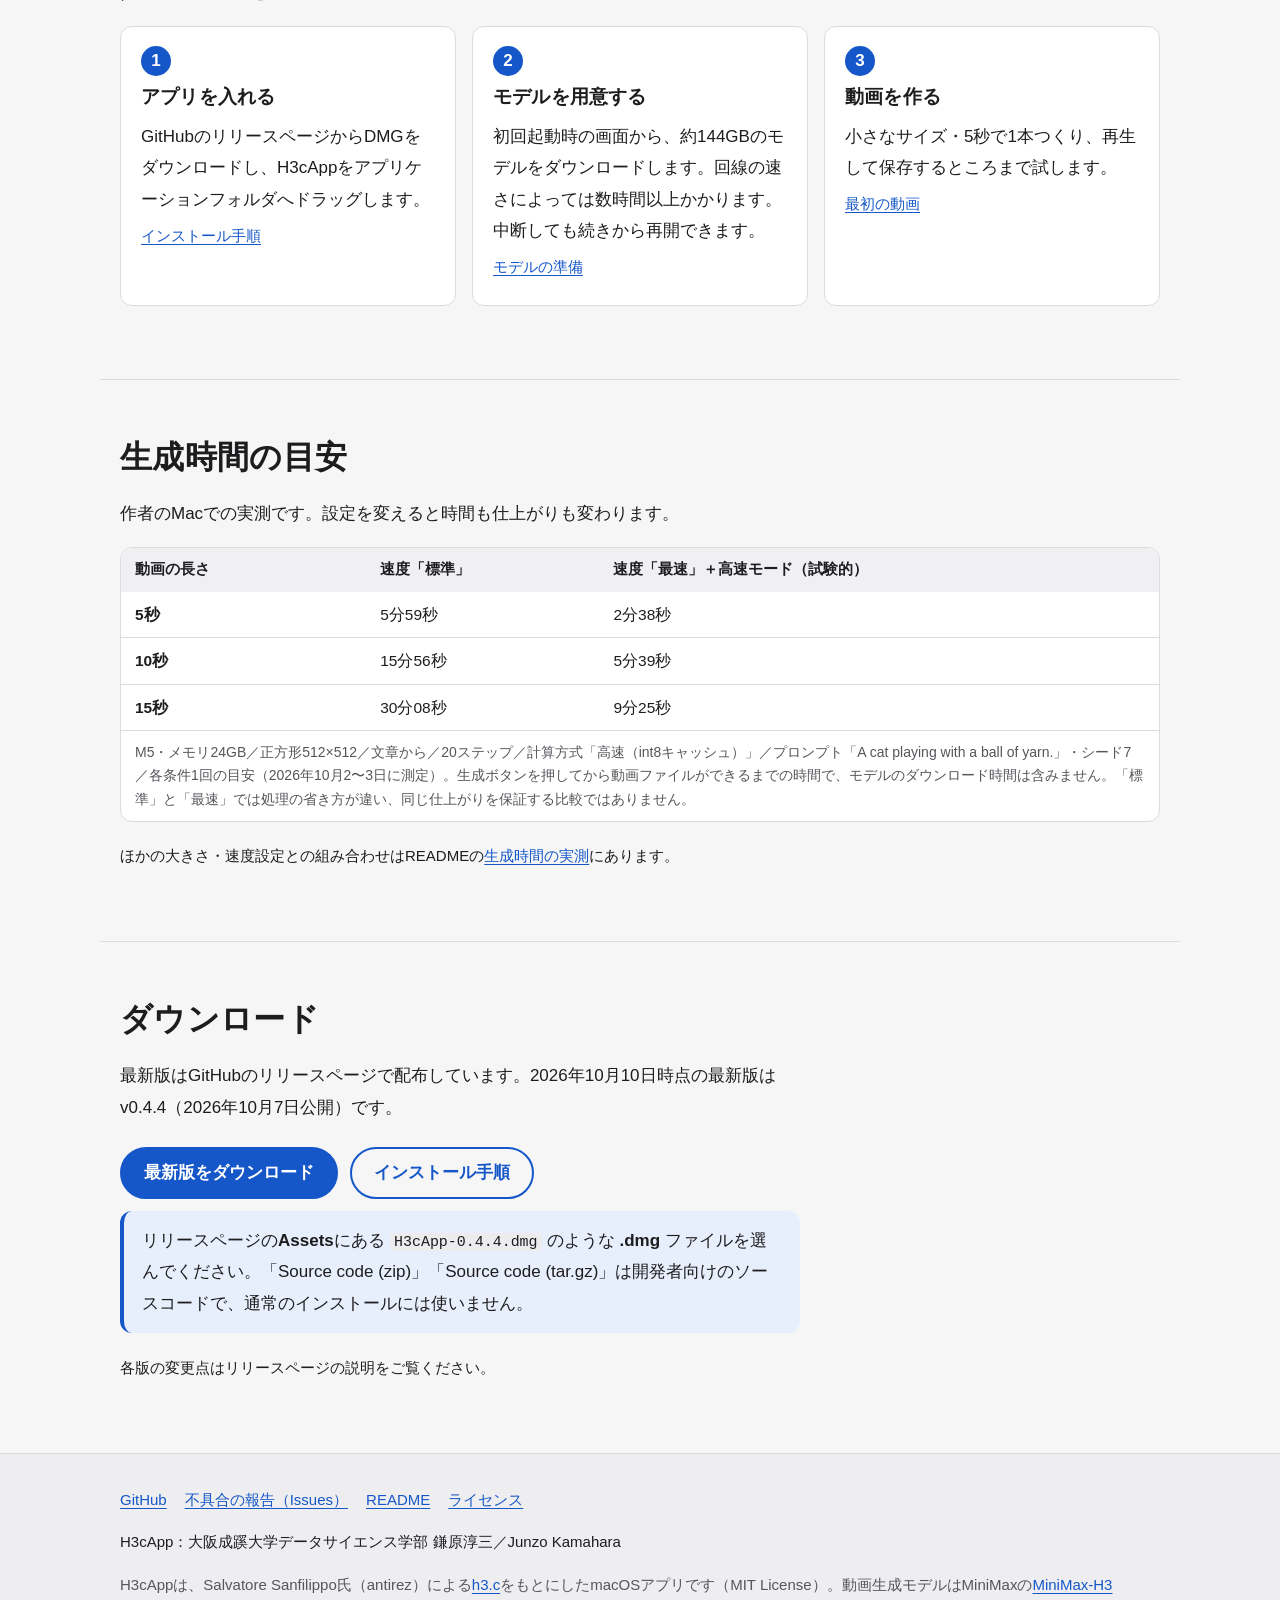
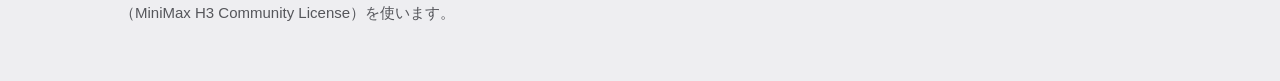
==== commit 35ab47a5: "Site: publish at junzokamahara.github.io/H3cApp/ (repository renamed to H3cApp) Co-Authored-By: Clau" ====
--- a/docs/index.html
+++ b/docs/index.html
@@ -5,14 +5,14 @@
   <meta name="viewport" content="width=device-width, initial-scale=1">
   <title>H3cApp — Macで、音のあるAI動画を。</title>
   <meta name="description" content="H3cAppは、Apple SiliconのMac上で文章や画像から音声付きの動画をつくるmacOSアプリです。ダウンロード、インストール、モデルの準備、最初の動画づくりまでを案内します。">
-  <link rel="canonical" href="https://junzokamahara.github.io/h3c-app/">
+  <link rel="canonical" href="https://junzokamahara.github.io/H3cApp/">
   <meta property="og:type" content="website">
   <meta property="og:locale" content="ja_JP">
   <meta property="og:site_name" content="H3cApp">
   <meta property="og:title" content="H3cApp — Macで、音のあるAI動画を。">
   <meta property="og:description" content="Apple SiliconのMac上で、文章や画像から音声付きの動画をつくるmacOSアプリ。配布アプリなので、PythonやPyTorchの環境構築は不要です。">
-  <meta property="og:url" content="https://junzokamahara.github.io/h3c-app/">
-  <meta property="og:image" content="https://junzokamahara.github.io/h3c-app/assets/images/og-image.jpg">
+  <meta property="og:url" content="https://junzokamahara.github.io/H3cApp/">
+  <meta property="og:image" content="https://junzokamahara.github.io/H3cApp/assets/images/og-image.jpg">
   <meta property="og:image:width" content="1200">
   <meta property="og:image:height" content="630">
   <meta name="twitter:card" content="summary_large_image">
@@ -33,7 +33,7 @@
           <li><a href="getting-started.html">はじめ方</a></li>
           <li><a href="guide.html">使い方</a></li>
           <li><a href="faq.html">困ったとき</a></li>
-          <li><a href="https://github.com/JunzoKamahara/h3c-app">GitHub</a></li>
+          <li><a href="https://github.com/JunzoKamahara/H3cApp">GitHub</a></li>
         </ul>
       </nav>
     </div>
@@ -46,7 +46,7 @@
         <h1 id="hero-title">Macで、音のあるAI動画を。</h1>
         <p class="lead">H3cAppは、文章や画像から音声付きの動画をつくるmacOSアプリです。生成はApple SiliconのMacの中で行います。ダウンロードして使う配布アプリなので、PythonやPyTorchの環境構築は必要ありません。</p>
         <div class="cta-row">
-          <a class="button button-primary" href="https://github.com/JunzoKamahara/h3c-app/releases/latest">最新版をダウンロード</a>
+          <a class="button button-primary" href="https://github.com/JunzoKamahara/H3cApp/releases/latest">最新版をダウンロード</a>
           <a class="button button-secondary" href="getting-started.html">はじめ方を見る</a>
         </div>
         <p class="cta-note">Apple SiliconのMac・macOS 15 Sequoia以降が対象です。アプリとは別に、AIモデル（約144GB〜）のダウンロードが必要です。</p>
@@ -214,14 +214,14 @@
           <caption>M5・メモリ24GB／正方形512×512／文章から／20ステップ／計算方式「高速（int8キャッシュ）」／プロンプト「A cat playing with a ball of yarn.」・シード7／各条件1回の目安（2026年10月2〜3日に測定）。生成ボタンを押してから動画ファイルができるまでの時間で、モデルのダウンロード時間は含みません。「標準」と「最速」では処理の省き方が違い、同じ仕上がりを保証する比較ではありません。</caption>
         </table>
       </div>
-      <p class="small">ほかの大きさ・速度設定との組み合わせはREADMEの<a href="https://github.com/JunzoKamahara/h3c-app/blob/main/README.ja.md#生成時間の実測">生成時間の実測</a>にあります。</p>
+      <p class="small">ほかの大きさ・速度設定との組み合わせはREADMEの<a href="https://github.com/JunzoKamahara/H3cApp/blob/main/README.ja.md#生成時間の実測">生成時間の実測</a>にあります。</p>
     </section>
 
     <section class="section" id="download" aria-labelledby="dl-title">
       <h2 id="dl-title">ダウンロード</h2>
       <p>最新版はGitHubのリリースページで配布しています。2026年10月10日時点の最新版はv0.4.4（2026年10月7日公開）です。</p>
       <div class="cta-row">
-        <a class="button button-primary" href="https://github.com/JunzoKamahara/h3c-app/releases/latest">最新版をダウンロード</a>
+        <a class="button button-primary" href="https://github.com/JunzoKamahara/H3cApp/releases/latest">最新版をダウンロード</a>
         <a class="button button-secondary" href="getting-started.html#install">インストール手順</a>
       </div>
       <div class="note">
@@ -234,9 +234,9 @@
   <footer class="site-footer">
     <div class="footer-inner">
       <ul class="footer-links">
-        <li><a href="https://github.com/JunzoKamahara/h3c-app">GitHub</a></li>
-        <li><a href="https://github.com/JunzoKamahara/h3c-app/issues">不具合の報告（Issues）</a></li>
-        <li><a href="https://github.com/JunzoKamahara/h3c-app/blob/main/README.ja.md">README</a></li>
+        <li><a href="https://github.com/JunzoKamahara/H3cApp">GitHub</a></li>
+        <li><a href="https://github.com/JunzoKamahara/H3cApp/issues">不具合の報告（Issues）</a></li>
+        <li><a href="https://github.com/JunzoKamahara/H3cApp/blob/main/README.ja.md">README</a></li>
         <li><a href="faq.html#license">ライセンス</a></li>
       </ul>
       <p>H3cApp：大阪成蹊大学データサイエンス学部 鎌原淳三／Junzo Kamahara</p>
--- a/docs/assets/css/style.css
+++ b/docs/assets/css/style.css
@@ -1,5 +1,5 @@
 /* H3cApp site - plain CSS, no build step. Paths in the HTML are relative so
-   the site works under the /h3c-app/ project path and from a local folder. */
+   the site works under the /H3cApp/ project path and from a local folder. */
 
 :root {
   --bg: #f6f6f7;
